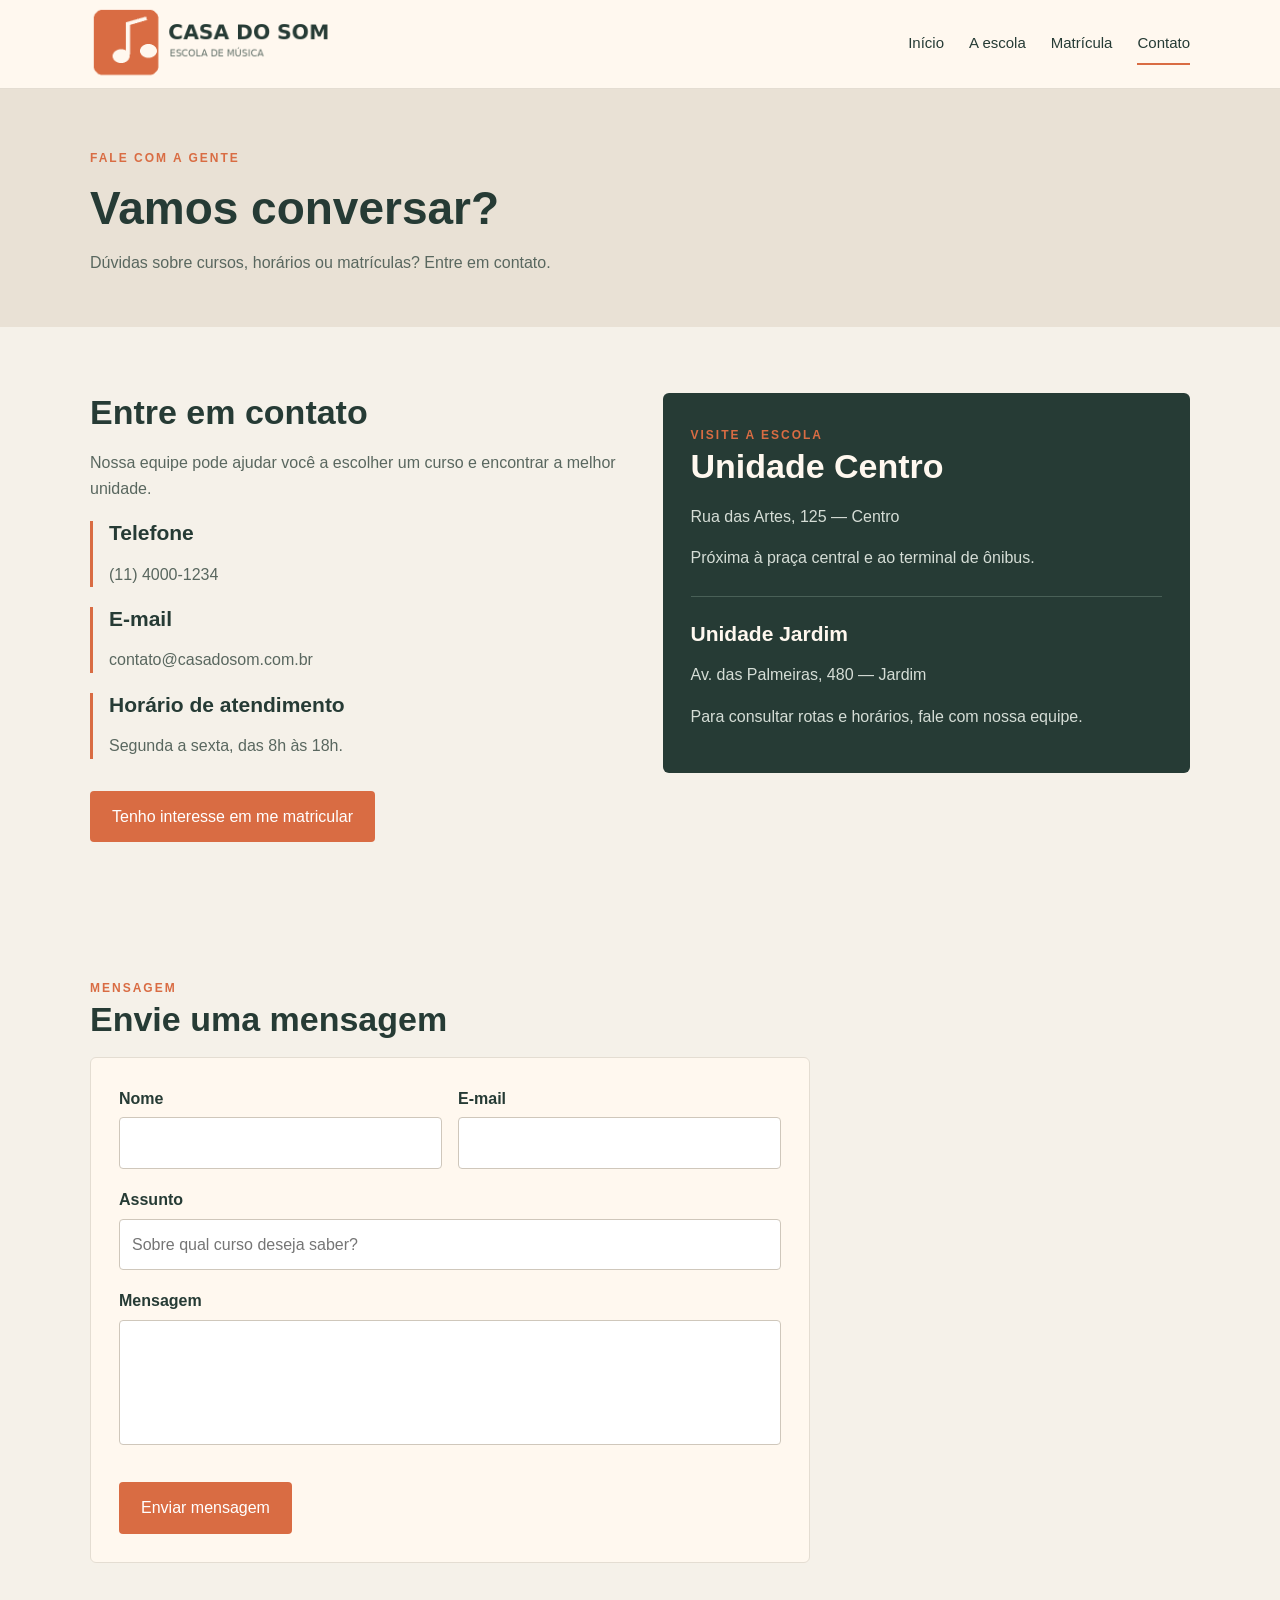
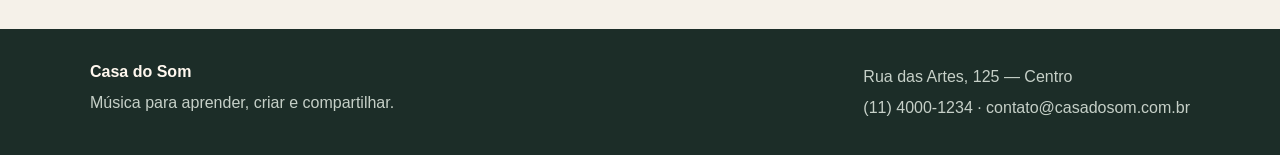
==== contato.html @ c47db74a "First commit, just it" ====
<!doctype html>
<html lang="pt-BR">
    <head>
        <meta charset="UTF-8" />
        <meta name="viewport" content="width=device-width, initial-scale=1.0" />
        <title>Contato | Casa do Som</title>
        <link rel="stylesheet" href="style.css" />
    </head>
    <body>
        <header>
            <div class="container topo">
                <a href="index.html"><img class="logo" src="png/logo.png" alt="Casa do Som - Escola de Música" /></a>
                <nav>
                    <a class="" href="index.html">Início</a>
                    <a class="" href="escola.html">A escola</a>
                    <a class="" href="matricula.html">Matrícula</a>
                    <a class="ativo" href="contato.html">Contato</a>
                </nav>
            </div>
        </header>
        <main>
            <section class="pagina-topo">
                <div class="container">
                    <span class="tag">Fale com a gente</span>
                    <h1>Vamos conversar?</h1>
                    <p>Dúvidas sobre cursos, horários ou matrículas? Entre em contato.</p>
                </div>
            </section>
            <section>
                <div class="container duas-colunas" style="align-items: start">
                    <div>
                        <h2>Entre em contato</h2>
                        <p>Nossa equipe pode ajudar você a escolher um curso e encontrar a melhor unidade.</p>
                        <div class="endereco">
                            <h3>Telefone</h3>
                            <p>(11) 4000-1234</p>
                        </div>
                        <div class="endereco">
                            <h3>E-mail</h3>
                            <p>contato@casadosom.com.br</p>
                        </div>
                        <div class="endereco">
                            <h3>Horário de atendimento</h3>
                            <p>Segunda a sexta, das 8h às 18h.</p>
                        </div>
                        <a class="botao" href="matricula.html">Tenho interesse em me matricular</a>
                    </div>
                    <div class="info-contato">
                        <span class="tag">Visite a escola</span>
                        <h2>Unidade Centro</h2>
                        <p>Rua das Artes, 125 — Centro</p>
                        <p>Próxima à praça central e ao terminal de ônibus.</p>
                        <hr style="border: 0; border-top: 1px solid #496057; margin: 25px 0" />
                        <h3>Unidade Jardim</h3>
                        <p>Av. das Palmeiras, 480 — Jardim</p>
                        <p>Para consultar rotas e horários, fale com nossa equipe.</p>
                    </div>
                </div>
            </section>
            <section>
                <div class="container">
                    <span class="tag">Mensagem</span>
                    <h2>Envie uma mensagem</h2>
                    <form class="formulario" action="#" method="get">
                        <div class="duas-campos">
                            <div class="campo">
                                <label for="nome">Nome</label><input id="nome" name="nome" required />
                            </div>
                            <div class="campo">
                                <label for="email">E-mail</label><input id="email" name="email" type="email" required />
                            </div>
                        </div>
                        <div class="campo">
                            <label for="assunto">Assunto</label
                            ><input id="assunto" name="assunto" placeholder="Sobre qual curso deseja saber?" />
                        </div>
                        <div class="campo">
                            <label for="mensagem">Mensagem</label
                            ><textarea id="mensagem" name="mensagem" required></textarea>
                        </div>
                        <button class="botao" type="submit">Enviar mensagem</button>
                    </form>
                </div>
            </section>
        </main>
        <footer>
            <div class="container rodape">
                <div>
                    <strong>Casa do Som</strong>
                    <p>Música para aprender, criar e compartilhar.</p>
                </div>
                <div>
                    <p>Rua das Artes, 125 — Centro</p>
                    <p>(11) 4000-1234 · contato@casadosom.com.br</p>
                </div>
            </div>
        </footer>
    </body>
</html>
---- style.css ----
:root {
    --verde: #263b35;
    --verde-claro: #65736b;
    --terracota: #d96c43;
    --creme: #fff8ef;
    --papel: #f5f1e9;
    --linha: #e4ddd2;
}
* {
    box-sizing: border-box;
}
body {
    margin: 0;
    font-family: Arial, Helvetica, sans-serif;
    color: var(--verde);
    background: var(--papel);
    line-height: 1.6;
}
img {
    max-width: 100%;
    display: block;
}
a {
    color: inherit;
}
.container {
    width: min(1100px, 90%);
    margin: 0 auto;
}
header {
    background: var(--creme);
    border-bottom: 1px solid var(--linha);
}
.topo {
    min-height: 88px;
    display: flex;
    align-items: center;
    justify-content: space-between;
    gap: 24px;
}
.logo {
    width: 245px;
}
nav {
    display: flex;
    flex-wrap: wrap;
    gap: 25px;
}
nav a {
    text-decoration: none;
    font-size: 15px;
    color: var(--verde);
    padding: 8px 0;
    border-bottom: 2px solid transparent;
}
nav a:hover,
nav a.ativo {
    border-color: var(--terracota);
}
.hero {
    background: #e9e1d5;
    padding: 72px 0;
}
.hero-grid {
    display: grid;
    grid-template-columns: 1.05fr 0.95fr;
    align-items: center;
    gap: 48px;
}
.tag {
    color: var(--terracota);
    text-transform: uppercase;
    letter-spacing: 2px;
    font-size: 12px;
    font-weight: bold;
}
h1,
h2,
h3 {
    line-height: 1.15;
}
h1 {
    font-size: clamp(38px, 5vw, 62px);
    margin: 12px 0 18px;
}
h2 {
    font-size: 34px;
    margin: 0 0 18px;
}
h3 {
    font-size: 21px;
    margin: 10px 0;
}
p {
    color: #59675f;
}
.hero p {
    font-size: 18px;
    max-width: 530px;
}
.hero-foto {
    width: 100%;
    height: 390px;
    object-fit: cover;
    border-radius: 8px;
}
.botao {
    display: inline-block;
    background: var(--terracota);
    color: white;
    text-decoration: none;
    padding: 13px 22px;
    margin: 12px 8px 0 0;
    border: 0;
    border-radius: 4px;
    font: inherit;
    cursor: pointer;
}
.botao:hover {
    background: #b95735;
}
.botao-secundario {
    background: transparent;
    color: var(--verde);
    border: 1px solid var(--verde);
}
.botao-secundario:hover {
    background: var(--verde);
    color: white;
}
section {
    padding: 66px 0;
}
.section-top {
    max-width: 650px;
    margin-bottom: 30px;
}
.cards {
    display: grid;
    grid-template-columns: repeat(3, 1fr);
    gap: 22px;
}
.card {
    background: var(--creme);
    border: 1px solid var(--linha);
    padding: 22px;
    border-radius: 6px;
}
.card img {
    width: 100%;
    max-height: 165px;
    object-fit: contain;
    margin-bottom: 12px;
}
.beneficios {
    color: var(--creme);
}
.beneficios h2 {
    color: var(--verde);
}
.beneficios p {
    color: #d5ddd6;
}
.beneficios .tag {
    color: #f0a17f;
}
.beneficios .card {
    background: #304840;
    border-color: #496057;
}
.duas-colunas {
    display: grid;
    grid-template-columns: 1fr 1fr;
    gap: 45px;
    align-items: center;
}
.foto-lateral {
    width: 100%;
    height: 340px;
    object-fit: cover;
    border-radius: 6px;
}
.lista {
    padding-left: 20px;
    color: #59675f;
}
.lista li {
    margin: 9px 0;
}
.pagina-topo {
    padding: 55px 0 35px;
    background: #e9e1d5;
}
.pagina-topo h1 {
    font-size: 46px;
    margin-bottom: 10px;
}
.formulario {
    max-width: 720px;
    background: var(--creme);
    border: 1px solid var(--linha);
    padding: 28px;
    border-radius: 6px;
}
.campo {
    margin-bottom: 18px;
}
label {
    display: block;
    font-weight: bold;
    margin-bottom: 6px;
}
input,
select,
textarea {
    width: 100%;
    padding: 12px;
    border: 1px solid #cfc7bb;
    border-radius: 4px;
    background: white;
    color: var(--verde);
    font: inherit;
}
textarea {
    min-height: 125px;
    resize: none;
}

.duas-campos {
    display: grid;
    grid-template-columns: 1fr 1fr;
    gap: 16px;
}
.info-contato {
    background: var(--verde);
    color: var(--creme);
    padding: 28px;
    border-radius: 6px;
}
.info-contato p {
    color: #d5ddd6;
}
.info-contato a {
    color: #f0a17f;
}
.endereco {
    border-left: 3px solid var(--terracota);
    padding-left: 16px;
    margin: 20px 0;
}
footer {
    background: #1c2d28;
    color: var(--creme);
    padding: 30px 0;
}
footer p {
    color: #c6d0c8;
    margin: 5px 0;
}
.rodape {
    display: flex;
    justify-content: space-between;
    gap: 20px;
    flex-wrap: wrap;
}
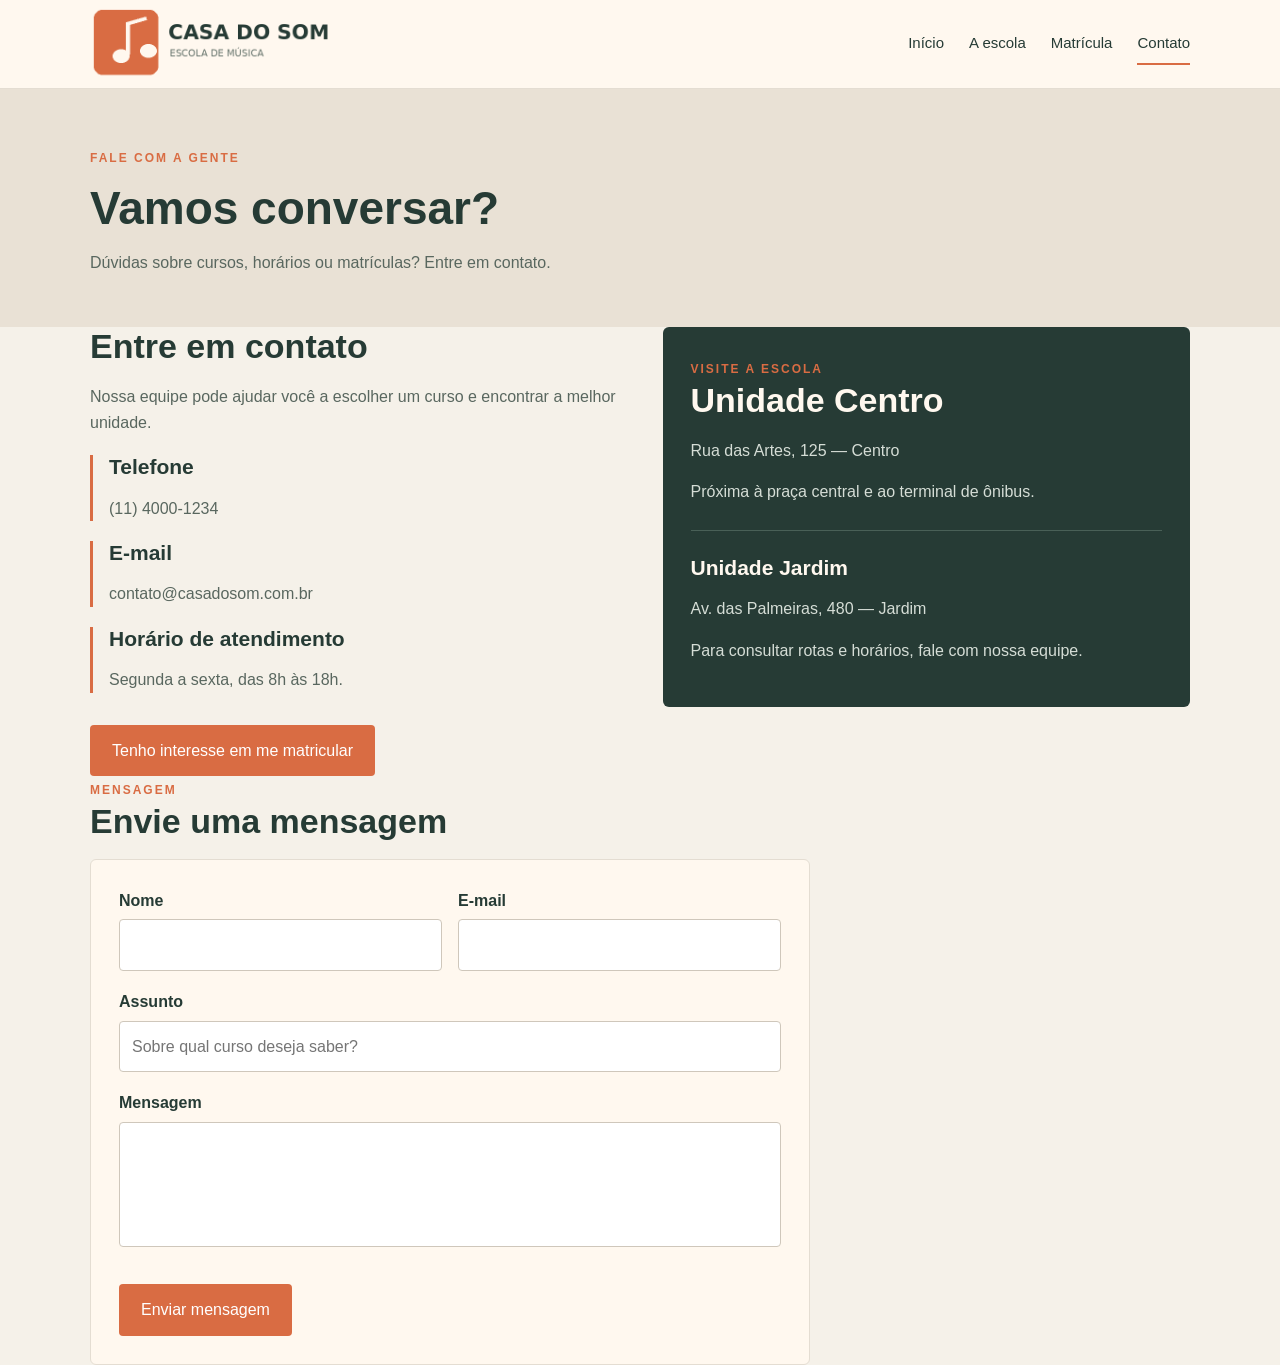
==== commit a57b3c45: "tirei algumas sections e alguns paragrafos desnescessarios" ====
--- a/contato.html
+++ b/contato.html
@@ -26,74 +26,58 @@
                     <p>Dúvidas sobre cursos, horários ou matrículas? Entre em contato.</p>
                 </div>
             </section>
-            <section>
-                <div class="container duas-colunas" style="align-items: start">
-                    <div>
-                        <h2>Entre em contato</h2>
-                        <p>Nossa equipe pode ajudar você a escolher um curso e encontrar a melhor unidade.</p>
-                        <div class="endereco">
-                            <h3>Telefone</h3>
-                            <p>(11) 4000-1234</p>
-                        </div>
-                        <div class="endereco">
-                            <h3>E-mail</h3>
-                            <p>contato@casadosom.com.br</p>
-                        </div>
-                        <div class="endereco">
-                            <h3>Horário de atendimento</h3>
-                            <p>Segunda a sexta, das 8h às 18h.</p>
-                        </div>
-                        <a class="botao" href="matricula.html">Tenho interesse em me matricular</a>
+
+            <div class="container duas-colunas" style="align-items: start">
+                <div>
+                    <h2>Entre em contato</h2>
+                    <p>Nossa equipe pode ajudar você a escolher um curso e encontrar a melhor unidade.</p>
+                    <div class="endereco">
+                        <h3>Telefone</h3>
+                        <p>(11) 4000-1234</p>
                     </div>
-                    <div class="info-contato">
-                        <span class="tag">Visite a escola</span>
-                        <h2>Unidade Centro</h2>
-                        <p>Rua das Artes, 125 — Centro</p>
-                        <p>Próxima à praça central e ao terminal de ônibus.</p>
-                        <hr style="border: 0; border-top: 1px solid #496057; margin: 25px 0" />
-                        <h3>Unidade Jardim</h3>
-                        <p>Av. das Palmeiras, 480 — Jardim</p>
-                        <p>Para consultar rotas e horários, fale com nossa equipe.</p>
+                    <div class="endereco">
+                        <h3>E-mail</h3>
+                        <p>contato@casadosom.com.br</p>
                     </div>
+                    <div class="endereco">
+                        <h3>Horário de atendimento</h3>
+                        <p>Segunda a sexta, das 8h às 18h.</p>
+                    </div>
+                    <a class="botao" href="matricula.html">Tenho interesse em me matricular</a>
                 </div>
-            </section>
-            <section>
-                <div class="container">
-                    <span class="tag">Mensagem</span>
-                    <h2>Envie uma mensagem</h2>
-                    <form class="formulario" action="#" method="get">
-                        <div class="duas-campos">
-                            <div class="campo">
-                                <label for="nome">Nome</label><input id="nome" name="nome" required />
-                            </div>
-                            <div class="campo">
-                                <label for="email">E-mail</label><input id="email" name="email" type="email" required />
-                            </div>
-                        </div>
-                        <div class="campo">
-                            <label for="assunto">Assunto</label
-                            ><input id="assunto" name="assunto" placeholder="Sobre qual curso deseja saber?" />
-                        </div>
-                        <div class="campo">
-                            <label for="mensagem">Mensagem</label
-                            ><textarea id="mensagem" name="mensagem" required></textarea>
-                        </div>
-                        <button class="botao" type="submit">Enviar mensagem</button>
-                    </form>
-                </div>
-            </section>
-        </main>
-        <footer>
-            <div class="container rodape">
-                <div>
-                    <strong>Casa do Som</strong>
-                    <p>Música para aprender, criar e compartilhar.</p>
-                </div>
-                <div>
+                <div class="info-contato">
+                    <span class="tag">Visite a escola</span>
+                    <h2>Unidade Centro</h2>
                     <p>Rua das Artes, 125 — Centro</p>
-                    <p>(11) 4000-1234 · contato@casadosom.com.br</p>
+                    <p>Próxima à praça central e ao terminal de ônibus.</p>
+                    <hr style="border: 0; border-top: 1px solid #496057; margin: 25px 0" />
+                    <h3>Unidade Jardim</h3>
+                    <p>Av. das Palmeiras, 480 — Jardim</p>
+                    <p>Para consultar rotas e horários, fale com nossa equipe.</p>
                 </div>
             </div>
-        </footer>
+
+            <div class="container">
+                <span class="tag">Mensagem</span>
+                <h2>Envie uma mensagem</h2>
+                <form class="formulario" action="#" method="get">
+                    <div class="duas-campos">
+                        <div class="campo"><label for="nome">Nome</label><input id="nome" name="nome" required /></div>
+                        <div class="campo">
+                            <label for="email">E-mail</label><input id="email" name="email" type="email" required />
+                        </div>
+                    </div>
+                    <div class="campo">
+                        <label for="assunto">Assunto</label
+                        ><input id="assunto" name="assunto" placeholder="Sobre qual curso deseja saber?" />
+                    </div>
+                    <div class="campo">
+                        <label for="mensagem">Mensagem</label
+                        ><textarea id="mensagem" name="mensagem" required></textarea>
+                    </div>
+                    <button class="botao" type="submit">Enviar mensagem</button>
+                </form>
+            </div>
+        </main>
     </body>
 </html>
--- a/style.css
+++ b/style.css
@@ -128,12 +128,11 @@
     background: var(--verde);
     color: white;
 }
-section {
-    padding: 66px 0;
-}
+
 .section-top {
     max-width: 650px;
     margin-bottom: 30px;
+    padding: 66px 0;
 }
 .cards {
     display: grid;
@@ -248,18 +247,3 @@
     padding-left: 16px;
     margin: 20px 0;
 }
-footer {
-    background: #1c2d28;
-    color: var(--creme);
-    padding: 30px 0;
-}
-footer p {
-    color: #c6d0c8;
-    margin: 5px 0;
-}
-.rodape {
-    display: flex;
-    justify-content: space-between;
-    gap: 20px;
-    flex-wrap: wrap;
-}
